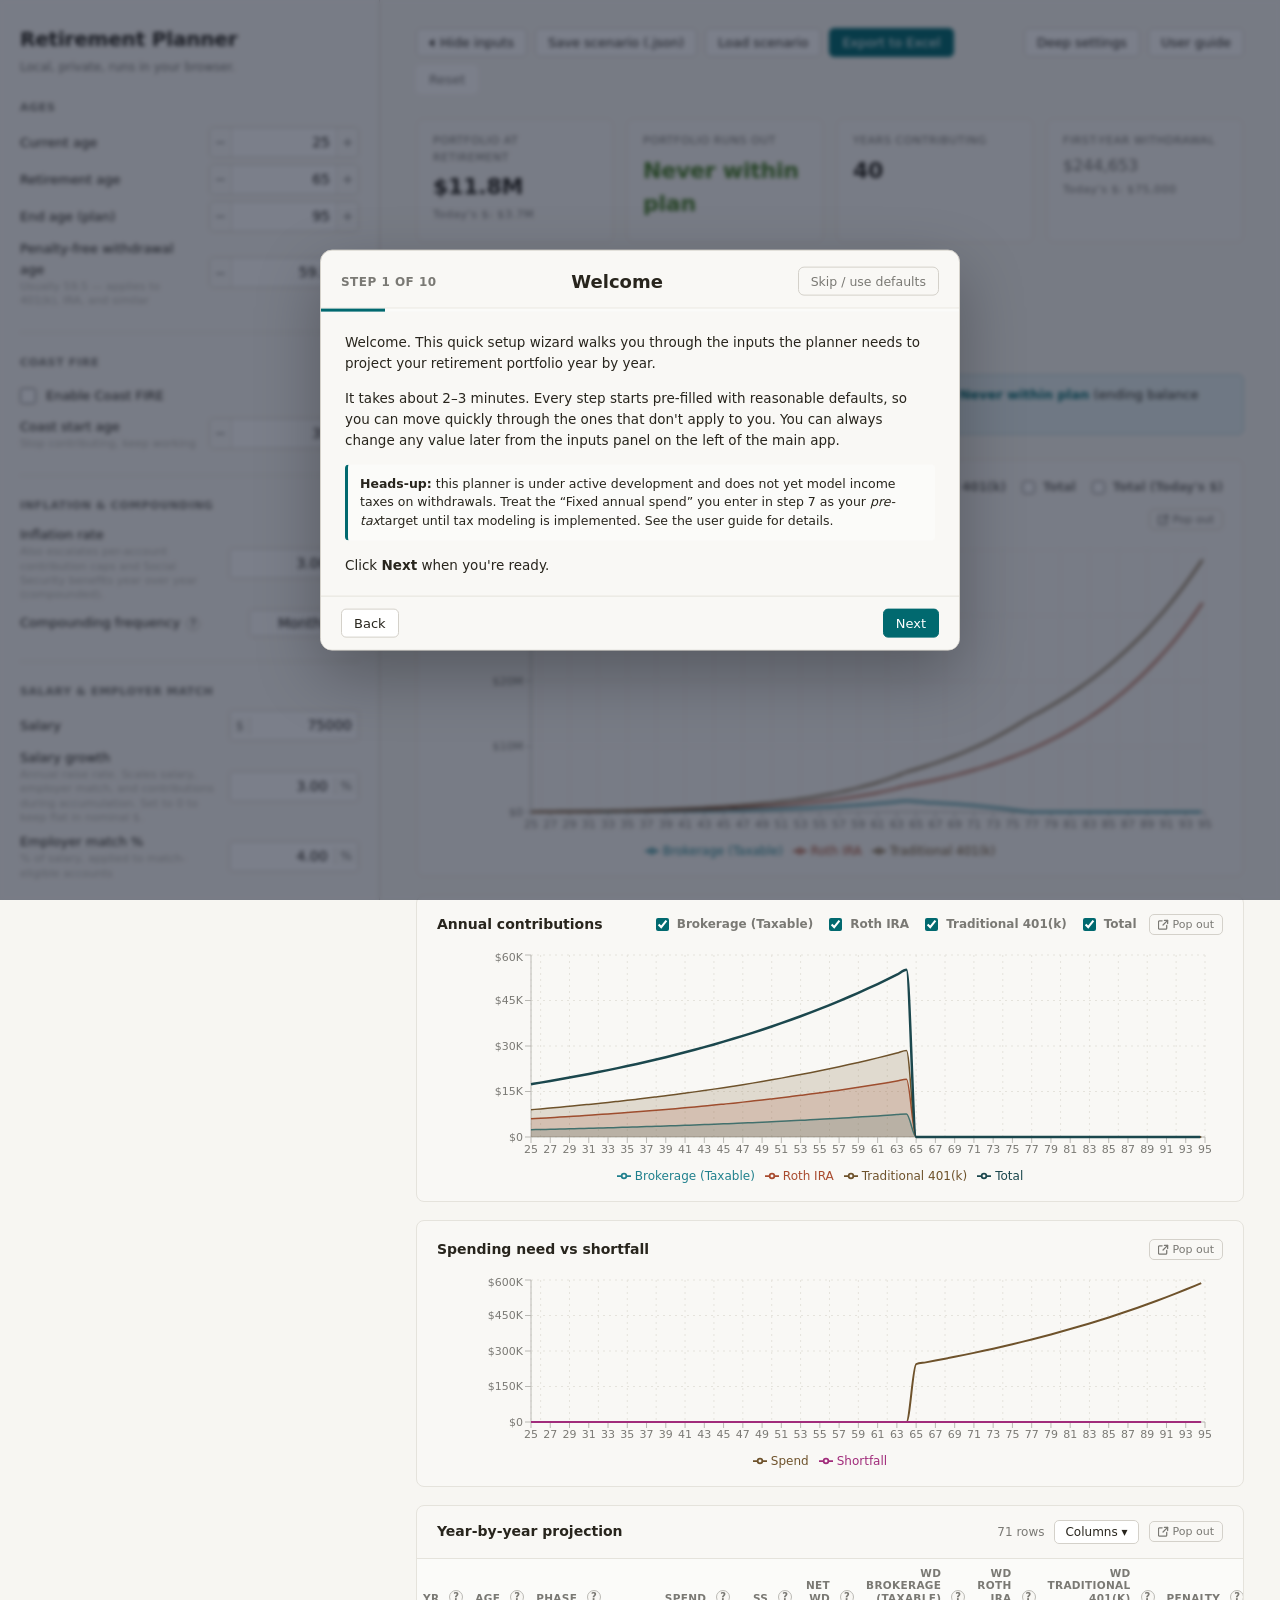
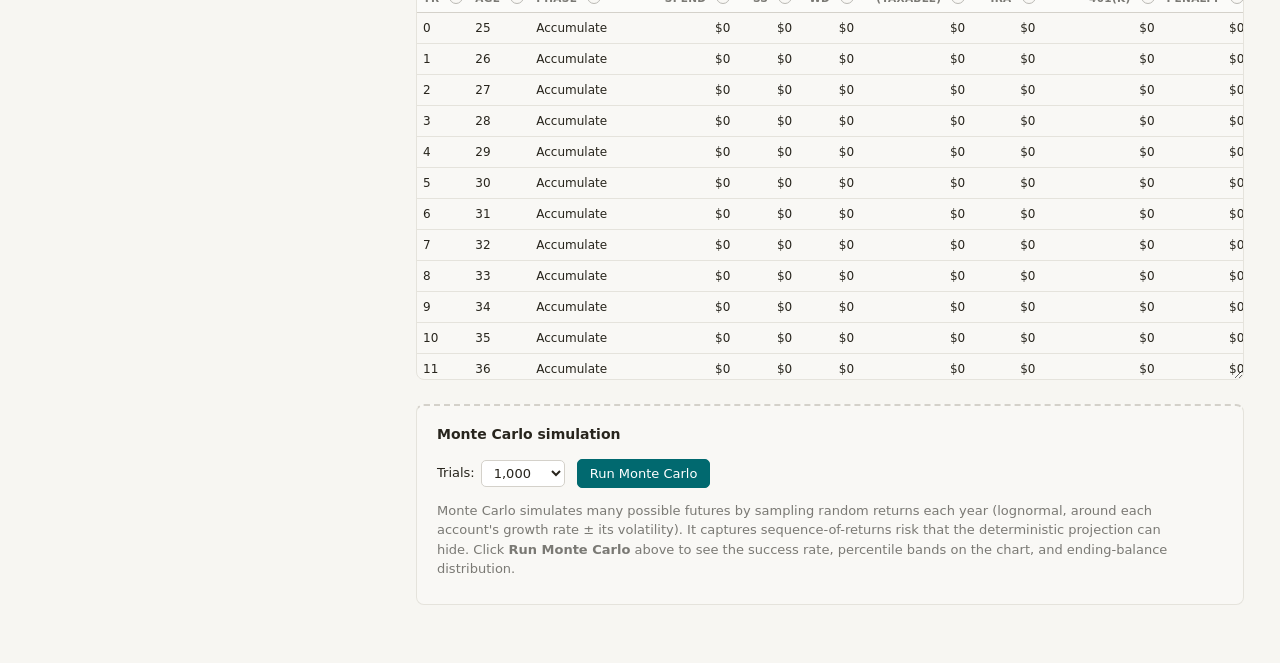
==== retirement_planner.html @ 1b19dac2 "Deploy: Deep Settings, MC pre/post volatility, collapsible accounts, trial counts up to 25k, USER_GU" ====
<!doctype html>
<html lang="en">
<head>
  <meta charset="UTF-8" />
  <meta name="viewport" content="width=device-width, initial-scale=1.0" />
  <title>Retirement Planner</title>
  <script type="module" crossorigin src="./assets/index-BEMHkU-_.js"></script>
  <link rel="modulepreload" crossorigin href="./assets/recharts-6Wj-nmu_.js">
  <link rel="stylesheet" crossorigin href="./assets/index-Boo8lL2E.css">
</head>
<body>
  <div id="root"></div>
</body>
</html>
---- assets/index-Boo8lL2E.css ----
:root{--bg: #F7F6F2;--surface: #F9F8F5;--surface-alt: #FBFBF9;--border: #D4D1CA;--border-soft: #E5E3DC;--text: #28251D;--text-muted: #7A7974;--text-faint: #BAB9B4;--primary: #01696F;--primary-hover: #0C4E54;--accent-soft: #E5F0F1;--error: #A12C7B;--warning: #964219;--success: #437A22;--gold-input: #FBF6E2;--chart-tax: #20808D;--chart-roth: #A84B2F;--chart-401k: #6E522B;--chart-total: #1B474D;--chart-today: #944454;--font-body: -apple-system, BlinkMacSystemFont, "Segoe UI", system-ui, sans-serif;--font-mono: ui-monospace, SFMono-Regular, "SF Mono", Menlo, Consolas, monospace}*{box-sizing:border-box}html,body{margin:0;padding:0}body{font-family:var(--font-body);background:var(--bg);color:var(--text);font-size:14px;line-height:1.5;-webkit-font-smoothing:antialiased}button{font-family:inherit;cursor:pointer}input,select{font-family:inherit;font-size:inherit;color:inherit}input[type=number]{font-feature-settings:"tnum"}.app{display:grid;grid-template-columns:380px 1fr;min-height:100vh;gap:0;transition:grid-template-columns .2s ease}.app.sidebar-collapsed{grid-template-columns:0 1fr}@media (max-width: 1100px){.app,.app.sidebar-collapsed{grid-template-columns:1fr}}.sidebar{background:var(--surface);border-right:1px solid var(--border);padding:24px 20px 40px;overflow-y:auto;height:100vh;position:sticky;top:0;transition:opacity .15s ease}.app.sidebar-collapsed .sidebar{display:none}@media (max-width: 1100px){.sidebar{position:static;height:auto}.app.sidebar-collapsed .sidebar{display:block}}.btn.sidebar-toggle{display:inline-flex;align-items:center;gap:6px}.btn.sidebar-toggle .chev{display:inline-block;width:0;height:0;border-top:4px solid transparent;border-bottom:4px solid transparent;border-right:5px solid currentColor;transition:transform .2s}.app.sidebar-collapsed .btn.sidebar-toggle .chev{transform:rotate(180deg)}.sidebar h1{font-size:20px;font-weight:600;margin:0 0 4px;letter-spacing:-.01em}.sidebar .tagline{font-size:12px;color:var(--text-muted);margin-bottom:24px}.section{margin-bottom:22px;padding-bottom:18px;border-bottom:1px solid var(--border-soft)}.section:last-child{border-bottom:0}.section h3{font-size:11px;font-weight:600;text-transform:uppercase;letter-spacing:.06em;color:var(--text-muted);margin:0 0 10px}.field{display:grid;grid-template-columns:1fr auto;align-items:center;gap:10px;margin-bottom:6px;min-height:28px}.field label{font-size:13px;color:var(--text)}.field .hint{font-size:11px;color:var(--text-faint);display:block;line-height:1.3}.field input[type=number],.field select{width:110px;padding:4px 8px;border:1px solid var(--border);border-radius:4px;background:#fff;text-align:right;font-variant-numeric:tabular-nums}.field input[type=number]:focus,.field select:focus{outline:none;border-color:var(--primary);box-shadow:0 0 0 2px #01696f26}.field.checkbox-field{grid-template-columns:auto 1fr}.field input[type=checkbox]{width:16px;height:16px;margin:0;accent-color:var(--primary)}.toggle{display:inline-flex;background:var(--surface-alt);border:1px solid var(--border);border-radius:5px;padding:2px;gap:0}.toggle button{padding:4px 10px;font-size:12px;border:0;background:transparent;border-radius:3px;color:var(--text-muted);font-weight:500}.toggle button.active{background:#fff;color:var(--text);box-shadow:0 1px 2px #0000000d}.rank-row{display:grid;grid-template-columns:1fr auto;align-items:center;gap:8px;padding:4px 0;font-size:13px}.rank-row.disabled{color:var(--text-faint)}.rank-row select{width:56px;padding:3px 6px;border:1px solid var(--border);border-radius:4px;background:#fff;text-align:center}.rank-row select:disabled{background:var(--surface-alt);color:var(--text-faint)}.main{padding:28px 36px 40px;max-width:1400px;overflow-x:hidden}.app.sidebar-collapsed .main{max-width:1800px;margin:0 auto}@media (max-width: 700px){.main{padding:20px 16px}}.toolbar{display:flex;gap:8px;flex-wrap:wrap;margin-bottom:24px;align-items:center}.btn{padding:6px 12px;font-size:13px;border:1px solid var(--border);background:#fff;color:var(--text);border-radius:5px;font-weight:500;transition:all .15s}.btn:hover{border-color:var(--primary);color:var(--primary)}.btn.primary{background:var(--primary);color:#fff;border-color:var(--primary)}.btn.primary:hover{background:var(--primary-hover);border-color:var(--primary-hover);color:#fff}.btn.subtle{border-color:transparent;color:var(--text-muted)}.btn.subtle:hover{background:var(--surface-alt);color:var(--text)}.kpi-grid{display:grid;grid-template-columns:repeat(auto-fit,minmax(180px,1fr));gap:12px;margin-bottom:28px}.kpi{background:var(--surface);border:1px solid var(--border-soft);border-radius:8px;padding:14px 16px}.kpi .label{font-size:11px;color:var(--text-muted);text-transform:uppercase;letter-spacing:.05em;margin-bottom:4px}.kpi .value{font-size:22px;font-weight:600;font-variant-numeric:tabular-nums;letter-spacing:-.01em}.kpi .value.muted{color:var(--text-muted);font-weight:500;font-size:16px}.kpi.alert .value{color:var(--error)}.kpi.success .value{color:var(--success)}.chart-section{background:var(--surface);border:1px solid var(--border-soft);border-radius:8px;padding:18px 20px 12px;margin-bottom:18px}.chart-section h2{font-size:14px;font-weight:600;margin:0 0 14px;display:flex;justify-content:space-between;align-items:center}.chart-toggles{display:flex;gap:12px;font-size:12px;color:var(--text-muted);flex-wrap:wrap}.chart-toggles label{display:flex;align-items:center;gap:5px;cursor:pointer}.chart-toggles input{accent-color:var(--primary)}.opt-banner{background:var(--accent-soft);border:1px solid #B6D5D8;border-radius:6px;padding:10px 14px;font-size:13px;margin-top:8px;color:var(--text)}.opt-banner strong{color:var(--primary)}.proj-table-wrap{background:var(--surface);border:1px solid var(--border-soft);border-radius:8px;overflow:hidden;margin-bottom:18px}.proj-table-wrap .table-header{padding:14px 20px;display:flex;justify-content:space-between;align-items:center;gap:12px;border-bottom:1px solid var(--border-soft);flex-wrap:wrap}.proj-table-wrap .table-header h2{font-size:14px;font-weight:600;margin:0}.proj-table-wrap .table-header .header-tools{display:flex;align-items:center;gap:10px;font-size:12px;color:var(--text-muted)}.col-menu{position:relative;display:inline-block}.col-menu-btn{font-size:12px;padding:4px 10px;background:#fff;border:1px solid var(--border);border-radius:5px;color:var(--text);cursor:pointer;display:inline-flex;align-items:center;gap:4px}.col-menu-btn:hover{border-color:var(--primary);color:var(--primary)}.col-menu-panel{position:absolute;top:calc(100% + 4px);right:0;z-index:50;background:#fff;border:1px solid var(--border);border-radius:6px;box-shadow:0 4px 14px #00000014;padding:8px 4px;min-width:200px;max-height:320px;overflow-y:auto}.col-menu-panel label{display:flex;align-items:center;gap:8px;padding:5px 12px;font-size:12px;color:var(--text);cursor:pointer;white-space:nowrap}.col-menu-panel label:hover{background:var(--surface-alt)}.col-menu-panel input{accent-color:var(--primary)}.col-menu-panel .group-label{font-size:10px;text-transform:uppercase;letter-spacing:.05em;color:var(--text-muted);padding:8px 12px 4px;font-weight:600}.col-menu-panel .menu-actions{border-top:1px solid var(--border-soft);margin-top:6px;display:flex;gap:4px;padding:6px 8px 2px}.col-menu-panel .menu-actions button{flex:1;font-size:11px;padding:4px 8px;border:1px solid var(--border);border-radius:4px;background:#fff;color:var(--text-muted)}.col-menu-panel .menu-actions button:hover{color:var(--primary);border-color:var(--primary)}.popout-btn{background:transparent;border:1px solid var(--border);color:var(--text-muted);border-radius:5px;padding:3px 8px;font-size:11px;display:inline-flex;align-items:center;gap:4px;font-weight:500}.popout-btn:hover{color:var(--primary);border-color:var(--primary)}.popout-btn .icon{width:11px;height:11px;display:inline-block}.chart-section .h2-right{display:flex;align-items:center;gap:12px;flex-wrap:wrap;justify-content:flex-end}.proj-table-scroll{height:420px;min-height:200px;max-height:80vh;overflow:auto;resize:vertical}table.proj{width:100%;border-collapse:collapse;font-size:12px;font-variant-numeric:tabular-nums}table.proj th{position:sticky;top:0;background:var(--surface-alt);text-align:right;font-weight:600;color:var(--text-muted);padding:8px 6px;font-size:10.5px;text-transform:uppercase;letter-spacing:.03em;border-bottom:1px solid var(--border);white-space:normal;vertical-align:bottom;line-height:1.2}table.proj th .th-with-help{white-space:normal;align-items:flex-end}table.proj th:nth-child(1),table.proj th:nth-child(2),table.proj th:nth-child(3){text-align:left}table.proj td{padding:6px;text-align:right;border-bottom:1px solid var(--border-soft);white-space:nowrap}table.proj td:nth-child(1),table.proj td:nth-child(2),table.proj td:nth-child(3){text-align:left}table.proj tr.shortfall td{color:var(--error)}table.proj tr.retire td:nth-child(3){color:var(--primary);font-weight:500}.cascade-toggle{display:flex;gap:8px;align-items:center;margin-top:8px;font-size:12px;color:var(--text-muted)}.field.disabled label,.field.disabled .hint{color:var(--text-faint)}.field.disabled input,.field.disabled select{background:var(--surface-alt);color:var(--text-faint);cursor:not-allowed}.num-input-wrap{display:inline-flex;align-items:center;border:1px solid var(--border);border-radius:4px;background:#fff;overflow:hidden;width:130px}.num-input-wrap:focus-within{border-color:var(--primary);box-shadow:0 0 0 2px #01696f26}.field.disabled .num-input-wrap{background:var(--surface-alt)}.num-input-wrap input[type=number],.num-input-wrap input[type=text]{border:0;outline:none;flex:1;min-width:0;padding:4px 6px;background:transparent;text-align:right;font-variant-numeric:tabular-nums;-moz-appearance:textfield;font:inherit;color:inherit}.num-input-wrap input[type=number]::-webkit-outer-spin-button,.num-input-wrap input[type=number]::-webkit-inner-spin-button{-webkit-appearance:none;margin:0}.num-prefix,.num-suffix{font-size:12px;color:var(--text-muted);padding:0 6px;background:var(--surface-alt);user-select:none;white-space:nowrap}.num-prefix{border-right:1px solid var(--border-soft)}.num-suffix{border-left:1px solid var(--border-soft)}.num-stepper{border:0;background:var(--surface-alt);color:var(--text-muted);font-size:14px;line-height:1;padding:0;width:22px;align-self:stretch;cursor:pointer;user-select:none;display:inline-flex;align-items:center;justify-content:center;transition:background 80ms ease,color 80ms ease}.num-stepper:hover:not(:disabled){background:var(--border-soft);color:var(--text)}.num-stepper:active:not(:disabled){background:var(--border)}.num-stepper:disabled{opacity:.4;cursor:not-allowed}.num-stepper-down{border-right:1px solid var(--border-soft)}.num-stepper-up{border-left:1px solid var(--border-soft)}.num-input-wrap:has(.num-stepper){width:150px}.field-error{display:block;font-size:11px;color:var(--warning, #964219);margin-top:4px;line-height:1.3}.help-tip{position:relative;display:inline-flex;margin-left:6px;cursor:help}.help-tip-icon{display:inline-flex;align-items:center;justify-content:center;width:14px;height:14px;border:1px solid var(--text-faint);color:var(--text-muted);border-radius:50%;font-size:10px;font-weight:600;background:var(--surface);line-height:1}.help-tip:hover .help-tip-icon,.help-tip:focus .help-tip-icon{border-color:var(--primary);color:var(--primary)}.help-tip-bubble{position:absolute;bottom:calc(100% + 6px);right:-8px;width:260px;background:var(--text);color:#fff;font-size:11.5px;font-weight:400;line-height:1.45;padding:8px 10px;border-radius:5px;text-transform:none;letter-spacing:normal;pointer-events:none;opacity:0;transform:translateY(2px);transition:opacity .15s,transform .15s;z-index:100;box-shadow:0 4px 12px #0000002e}.help-tip:hover .help-tip-bubble,.help-tip:focus .help-tip-bubble{opacity:1;transform:translateY(0)}.th-with-help{display:inline-flex;align-items:center;gap:4px;white-space:nowrap}.th-with-help .help-tip-bubble{bottom:auto;top:calc(100% + 6px);right:auto;left:0;font-weight:400;text-transform:none;letter-spacing:normal;white-space:normal;word-wrap:break-word;z-index:200;transform:translateY(-2px)}.th-with-help .help-tip:hover .help-tip-bubble,.th-with-help .help-tip:focus .help-tip-bubble{transform:translateY(0)}.account-card{border:1px solid var(--border);border-radius:6px;background:var(--surface-alt);padding:10px 12px;margin-bottom:10px}.account-card.disabled{opacity:.55;background:var(--surface)}.account-head{display:flex;gap:8px;align-items:center;margin-bottom:6px}.account-head input[type=checkbox]{width:16px;height:16px;accent-color:var(--primary)}.account-type-select{flex:1;padding:4px 6px;border:1px solid var(--border);border-radius:4px;background:#fff;font-size:12px;font-weight:500}.account-remove{background:transparent;border:0;color:var(--text-faint);font-size:18px;width:22px;height:22px;border-radius:4px;display:flex;align-items:center;justify-content:center;padding:0;line-height:1}.account-remove:hover{background:#a12c7b14;color:var(--error)}.account-hint{font-size:11px;color:var(--text-faint);margin:2px 0 6px;line-height:1.3}.account-card .field input[type=text]{padding:4px 8px;border:1px solid var(--border);border-radius:4px;background:#fff;width:130px;font-size:12px}.rank-grid{display:grid;grid-template-columns:1fr 1fr;gap:6px 12px;margin-top:6px;padding-top:6px;border-top:1px dashed var(--border-soft)}.rank-grid .rank-row{font-size:12px}.rank-grid .rank-row select{width:50px}.account-actions{display:flex;justify-content:flex-end;margin-top:4px}.btn-tiny{background:transparent;border:0;color:var(--text-faint);font-size:11px;padding:2px 6px;border-radius:3px}.btn-tiny:hover{background:var(--surface);color:var(--primary)}.add-account select{width:100%;padding:6px 10px;border:1px dashed var(--border);border-radius:5px;background:var(--surface-alt);color:var(--primary);font-size:13px;font-weight:500;cursor:pointer}.add-account select:hover{border-color:var(--primary);background:var(--accent-soft)}.currency-section{margin-top:12px;padding-top:14px;border-top:2px solid var(--border-soft);border-bottom:0!important}.currency-section .field select{width:130px}.ss-link{display:inline-block;margin-top:6px;font-size:12px;color:var(--primary);text-decoration:none}.ss-link:hover{text-decoration:underline;color:var(--primary-hover)}.ug-overlay{position:fixed;inset:0;background:#00000052;z-index:999;animation:ug-fade .12s ease-out}@keyframes ug-fade{0%{opacity:0}to{opacity:1}}.ug-drawer{position:fixed;top:0;right:0;bottom:0;width:min(520px,92vw);background:var(--surface);border-left:1px solid var(--border);box-shadow:-8px 0 24px #0000001f;display:flex;flex-direction:column;z-index:1000;animation:ug-slide .18s cubic-bezier(.2,.8,.2,1)}@keyframes ug-slide{0%{transform:translate(100%)}to{transform:translate(0)}}.ug-header{display:flex;align-items:flex-start;justify-content:space-between;padding:16px 20px 12px;border-bottom:1px solid var(--border-soft);gap:12px}.ug-title-block{display:flex;flex-direction:column;gap:8px;min-width:0}.ug-title-block h2{margin:0;font-size:18px;line-height:1.2;color:var(--text)}.ug-download{align-self:flex-start;font-size:11px;padding:4px 10px}.ug-close{background:transparent;border:none;font-size:28px;line-height:1;color:var(--text-muted);cursor:pointer;padding:0 4px}.ug-close:hover{color:var(--text)}.ug-search{padding:10px 20px;border-bottom:1px solid var(--border-soft)}.ug-search input{width:100%;padding:7px 10px;border:1px solid var(--border);border-radius:6px;font-size:13px;background:var(--surface-alt);color:var(--text)}.ug-search input:focus{outline:none;border-color:var(--primary)}.ug-body{flex:1;overflow-y:auto;padding:16px 20px 32px;font-size:13px;line-height:1.55;color:var(--text)}.ug-intro{color:var(--text-muted);border-left:3px solid var(--border);padding:4px 0 4px 12px;margin:0 0 18px;font-size:12.5px;line-height:1.5}.ug-empty{color:var(--text-muted);font-style:italic}.ug-section{margin-bottom:22px}.ug-section-title{font-size:14px;font-weight:600;color:var(--primary);margin:0 0 8px;padding-bottom:6px;border-bottom:1px solid var(--border-soft)}.ug-section h3{font-size:13px;font-weight:600;margin:14px 0 4px;color:var(--text)}.ug-section h4{font-size:12.5px;font-weight:600;margin:10px 0 2px;color:var(--text)}.ug-section p{margin:0 0 8px}.ug-section ul{margin:0 0 10px;padding-left:20px}.ug-section li{margin-bottom:4px}.ug-section code{font-family:ui-monospace,SFMono-Regular,SF Mono,Menlo,monospace;font-size:11.5px;background:var(--surface-alt);border:1px solid var(--border-soft);padding:1px 4px;border-radius:3px}.ug-section a{color:var(--primary)}.ug-section em{color:var(--text-muted);font-style:italic}.wiz-overlay{position:fixed;inset:0;background:#0f172a8c;backdrop-filter:blur(2px);z-index:1500;animation:ug-fade .16s ease-out}.wiz-modal{position:fixed;top:50%;left:50%;transform:translate(-50%,-50%);width:min(640px,94vw);max-height:min(86vh,820px);background:var(--surface);border:1px solid var(--border);border-radius:12px;box-shadow:0 24px 64px #00000047;display:flex;flex-direction:column;z-index:1501;overflow:hidden;animation:wiz-pop .2s cubic-bezier(.2,.8,.2,1)}@keyframes wiz-pop{0%{opacity:0;transform:translate(-50%,-48%) scale(.96)}to{opacity:1;transform:translate(-50%,-50%) scale(1)}}.wiz-header{display:grid;grid-template-columns:auto 1fr auto;align-items:center;gap:12px;padding:16px 20px 12px;border-bottom:1px solid var(--border-soft)}.wiz-step-indicator{font-size:12px;font-weight:600;color:var(--text-muted);text-transform:uppercase;letter-spacing:.04em;white-space:nowrap}.wiz-title{margin:0;font-size:18px;font-weight:600;color:var(--text);text-align:center}.wiz-skip{background:transparent;border:1px solid var(--border);color:var(--text-muted);padding:6px 12px;border-radius:6px;font-size:12.5px;cursor:pointer;white-space:nowrap}.wiz-skip:hover{border-color:var(--text-muted);color:var(--text)}.wiz-progress{height:3px;background:var(--surface-alt);position:relative}.wiz-progress-bar{height:100%;background:var(--primary);transition:width .22s cubic-bezier(.2,.8,.2,1)}.wiz-body{padding:20px 24px;overflow-y:auto;flex:1;min-height:0}.wiz-step{display:flex;flex-direction:column;gap:14px}.wiz-step p{margin:0;font-size:13.5px;line-height:1.55;color:var(--text)}.wiz-callout{padding:10px 12px;background:var(--surface-alt);border-left:3px solid var(--primary);border-radius:4px;font-size:12.5px;line-height:1.5;color:var(--text)}.wiz-field{display:flex;flex-direction:column;gap:4px}.wiz-field>label{font-size:12.5px;font-weight:600;color:var(--text)}.wiz-field-check>label{display:flex;align-items:center;gap:8px;cursor:pointer;font-weight:600;font-size:13px}.wiz-field-check input[type=checkbox]{width:16px;height:16px;cursor:pointer}.wiz-hint{font-size:11.5px;color:var(--text-muted);line-height:1.45}.wiz-input-wrap{display:flex;align-items:stretch;border:1px solid var(--border);border-radius:6px;background:var(--surface-alt);overflow:hidden}.wiz-input-wrap:focus-within{border-color:var(--primary);box-shadow:0 0 0 2px #6366f126}.wiz-prefix,.wiz-suffix{display:flex;align-items:center;padding:0 8px;font-size:13px;color:var(--text-muted);background:var(--surface-alt)}.wiz-prefix{border-right:1px solid var(--border-soft)}.wiz-suffix{border-left:1px solid var(--border-soft)}.wiz-input-wrap input[type=number]{flex:1;border:none;background:var(--surface);padding:7px 10px;font-size:13px;color:var(--text);outline:none;width:100%;min-width:0}.wiz-field select{border:1px solid var(--border);border-radius:6px;background:var(--surface);padding:7px 10px;font-size:13px;color:var(--text)}.wiz-field select:focus{outline:none;border-color:var(--primary);box-shadow:0 0 0 2px #6366f126}.wiz-account-card{border:1px solid var(--border);border-radius:8px;padding:12px 14px;background:var(--surface-alt)}.wiz-account-head{margin-bottom:10px}.wiz-account-toggle{display:flex;align-items:center;gap:8px;cursor:pointer;font-size:13px;color:var(--text)}.wiz-account-toggle input[type=checkbox]{width:16px;height:16px;cursor:pointer}.wiz-account-grid{display:grid;grid-template-columns:repeat(2,minmax(0,1fr));gap:10px 12px}@media (max-width: 520px){.wiz-account-grid{grid-template-columns:1fr}}.wiz-review-grid{display:flex;flex-direction:column;border:1px solid var(--border-soft);border-radius:8px;overflow:hidden}.wiz-review-row{display:grid;grid-template-columns:140px 1fr;gap:12px;padding:10px 14px;font-size:13px;border-bottom:1px solid var(--border-soft)}.wiz-review-row:last-child{border-bottom:0}.wiz-review-row>span:first-child{font-weight:600;color:var(--text-muted)}.wiz-review-row>span:last-child{color:var(--text)}.wiz-footer{display:flex;align-items:center;gap:8px;padding:12px 20px;border-top:1px solid var(--border-soft);background:var(--surface)}.reset-menu-wrap{position:relative}.reset-menu{position:absolute;top:calc(100% + 6px);right:0;width:280px;background:var(--surface);border:1px solid var(--border);border-radius:8px;box-shadow:0 8px 24px #00000029;display:flex;flex-direction:column;padding:4px;z-index:200;animation:ug-fade .12s ease-out}.reset-menu-item{display:flex;flex-direction:column;gap:2px;align-items:stretch;text-align:left;background:transparent;border:none;padding:9px 12px;border-radius:6px;cursor:pointer;color:var(--text);font-size:13px;line-height:1.4}.reset-menu-item:hover{background:var(--surface-alt)}.reset-menu-item strong{font-weight:600;color:var(--text)}.reset-menu-item span{font-size:11.5px;color:var(--text-muted)}.reset-menu-cancel{text-align:center;font-weight:500;color:var(--text-muted);border-top:1px solid var(--border-soft);margin-top:4px;padding-top:9px}.mc-panel{margin-top:24px;border-top:2px dashed var(--border);padding-top:18px}.mc-panel h2{display:flex;justify-content:space-between;align-items:center}.mc-success-badge{display:inline-block;padding:4px 10px;border-radius:12px;font-size:12px;font-weight:600}.mc-stale-badge{display:inline-block;padding:3px 9px;border-radius:10px;background:#f3e3c8;color:#7a5a14;font-size:11.5px;font-weight:600}.mc-controls{display:flex;gap:12px;align-items:center;margin-bottom:12px;flex-wrap:wrap}.mc-trials-label{display:flex;gap:6px;align-items:center;font-size:13px;color:var(--text)}.mc-trials-label select{padding:4px 8px;border:1px solid var(--border);border-radius:5px;background:#fff;font-size:13px}.mc-progress{font-size:12.5px;color:var(--text-muted);font-family:ui-monospace,SFMono-Regular,Menlo,Consolas,monospace}.mc-error{background:#fbeae5;color:#8a2c1c;padding:8px 12px;border-radius:6px;font-size:13px;margin-bottom:12px}.mc-empty{font-size:13px;color:var(--text-muted);max-width:760px;line-height:1.5}.mc-summary-grid{display:grid;grid-template-columns:repeat(3,minmax(0,1fr));gap:16px;margin:12px 0 18px}@media (max-width: 800px){.mc-summary-grid{grid-template-columns:1fr}}.mc-stat{background:var(--surface-alt);border:1px solid var(--border-soft);border-radius:8px;padding:12px 14px}.mc-stat-label{font-size:11.5px;text-transform:uppercase;letter-spacing:.04em;color:var(--text-muted);margin-bottom:4px}.mc-stat-value{font-size:22px;font-weight:600;color:var(--text);line-height:1.1}.mc-stat-hint{font-size:11.5px;color:var(--text-muted);margin-top:4px;line-height:1.4}.mc-tables{display:grid;grid-template-columns:minmax(0,1fr) minmax(0,1fr);gap:24px}@media (max-width: 800px){.mc-tables{grid-template-columns:1fr}}.mc-table-wrap h3{font-size:14px;font-weight:600;margin:0 0 8px;color:var(--text)}.mc-table{width:100%;border-collapse:collapse;font-size:12.5px}.mc-table th,.mc-table td{text-align:left;padding:6px 8px;border-bottom:1px solid var(--border-soft)}.mc-table th{font-weight:600;color:var(--text-muted);text-transform:uppercase;font-size:11px;letter-spacing:.03em}.mc-table td:nth-child(2){font-variant-numeric:tabular-nums;white-space:nowrap}.mc-histogram{display:flex;flex-direction:column;gap:5px}.mc-hist-row{display:grid;grid-template-columns:64px minmax(0,1fr);gap:8px;align-items:center;font-size:12px}.mc-hist-label{color:var(--text-muted);font-variant-numeric:tabular-nums}.mc-hist-bar-wrap{display:flex;align-items:center;gap:6px}.mc-hist-bar{height:14px;background:var(--chart-roth, #c97050);border-radius:2px;min-width:1px}.mc-hist-count{font-size:11.5px;color:var(--text-muted);font-variant-numeric:tabular-nums}.accounts-toolbar{display:flex;gap:6px;margin-bottom:8px}.account-card.collapsed{padding-bottom:8px}.account-card.collapsed .account-head{margin-bottom:0}.account-collapse-btn{background:transparent;border:none;cursor:pointer;color:var(--text-muted);font-size:12px;padding:0 4px;line-height:1;display:inline-flex;align-items:center;justify-content:center}.account-collapse-btn:hover{color:var(--text)}.caret{display:inline-block;transition:transform .12s ease-out;font-size:14px;line-height:1}.caret.caret-down{transform:rotate(0)}.caret.caret-right{transform:rotate(-90deg)}.account-collapsed-summary{display:flex;justify-content:space-between;align-items:baseline;gap:12px;padding:4px 2px 0;font-size:12px;color:var(--text-muted)}.account-collapsed-summary .acs-name{font-weight:500;color:var(--text);overflow:hidden;text-overflow:ellipsis;white-space:nowrap;flex:1;min-width:0}.account-collapsed-summary .acs-balance{font-variant-numeric:tabular-nums;flex-shrink:0}.ds-subsection{margin-top:10px;padding-top:10px;border-top:1px dashed var(--border-soft)}.ds-subsection-header{font-size:12px;font-weight:600;color:var(--text-muted);text-transform:uppercase;letter-spacing:.04em;margin-bottom:6px}.ds-rank-list{display:flex;flex-direction:column;gap:4px}.ds-rank-row{display:flex;align-items:center;gap:8px;padding:4px 6px;background:var(--surface-alt);border-radius:4px}.ds-rank-name{flex:1;font-size:12px;color:var(--text);overflow:hidden;text-overflow:ellipsis;white-space:nowrap}.ds-rank-row input[type=number]{width:56px;padding:3px 6px;font-size:12px;border:1px solid var(--border);border-radius:4px;background:var(--surface);color:var(--text)}.ug-loading,.ug-error{font-size:13px;color:var(--text-muted);padding:12px 0}.ug-error{color:var(--danger, #c0392b)}.ug-markdown h1{font-size:20px;margin:0 0 8px;color:var(--text)}.ug-markdown h2{font-size:17px;margin:18px 0 6px;color:var(--text);border-bottom:1px solid var(--border-soft);padding-bottom:4px}.ug-markdown h3{font-size:14px;margin:14px 0 4px;color:var(--text)}.ug-markdown h4{font-size:13px;margin:10px 0 2px;color:var(--text-muted);text-transform:uppercase;letter-spacing:.03em}.ug-markdown p{font-size:13px;line-height:1.55;margin:0 0 8px;color:var(--text)}.ug-markdown ul,.ug-markdown ol{font-size:13px;line-height:1.55;margin:0 0 8px;padding-left:22px;color:var(--text)}.ug-markdown li{margin-bottom:3px}.ug-markdown li p{margin-bottom:4px}.ug-markdown code{font-family:ui-monospace,SFMono-Regular,Menlo,monospace;font-size:12px;background:var(--surface-alt);padding:1px 5px;border-radius:3px;color:var(--text)}.ug-markdown pre{background:var(--surface-alt);padding:10px 12px;border-radius:6px;overflow-x:auto;font-size:12px;margin:0 0 10px}.ug-markdown pre code{background:transparent;padding:0}.ug-markdown a{color:var(--primary);text-decoration:underline}.ug-markdown blockquote{margin:0 0 10px;padding:6px 12px;border-left:3px solid var(--border);color:var(--text-muted);font-style:italic;font-size:13px}.ug-markdown table{width:100%;border-collapse:collapse;font-size:12px;margin:0 0 10px}.ug-markdown th,.ug-markdown td{padding:5px 8px;border-bottom:1px solid var(--border-soft);text-align:left}.ug-markdown th{font-weight:600;color:var(--text-muted)}.ug-markdown hr{border:none;border-top:1px solid var(--border-soft);margin:12px 0}
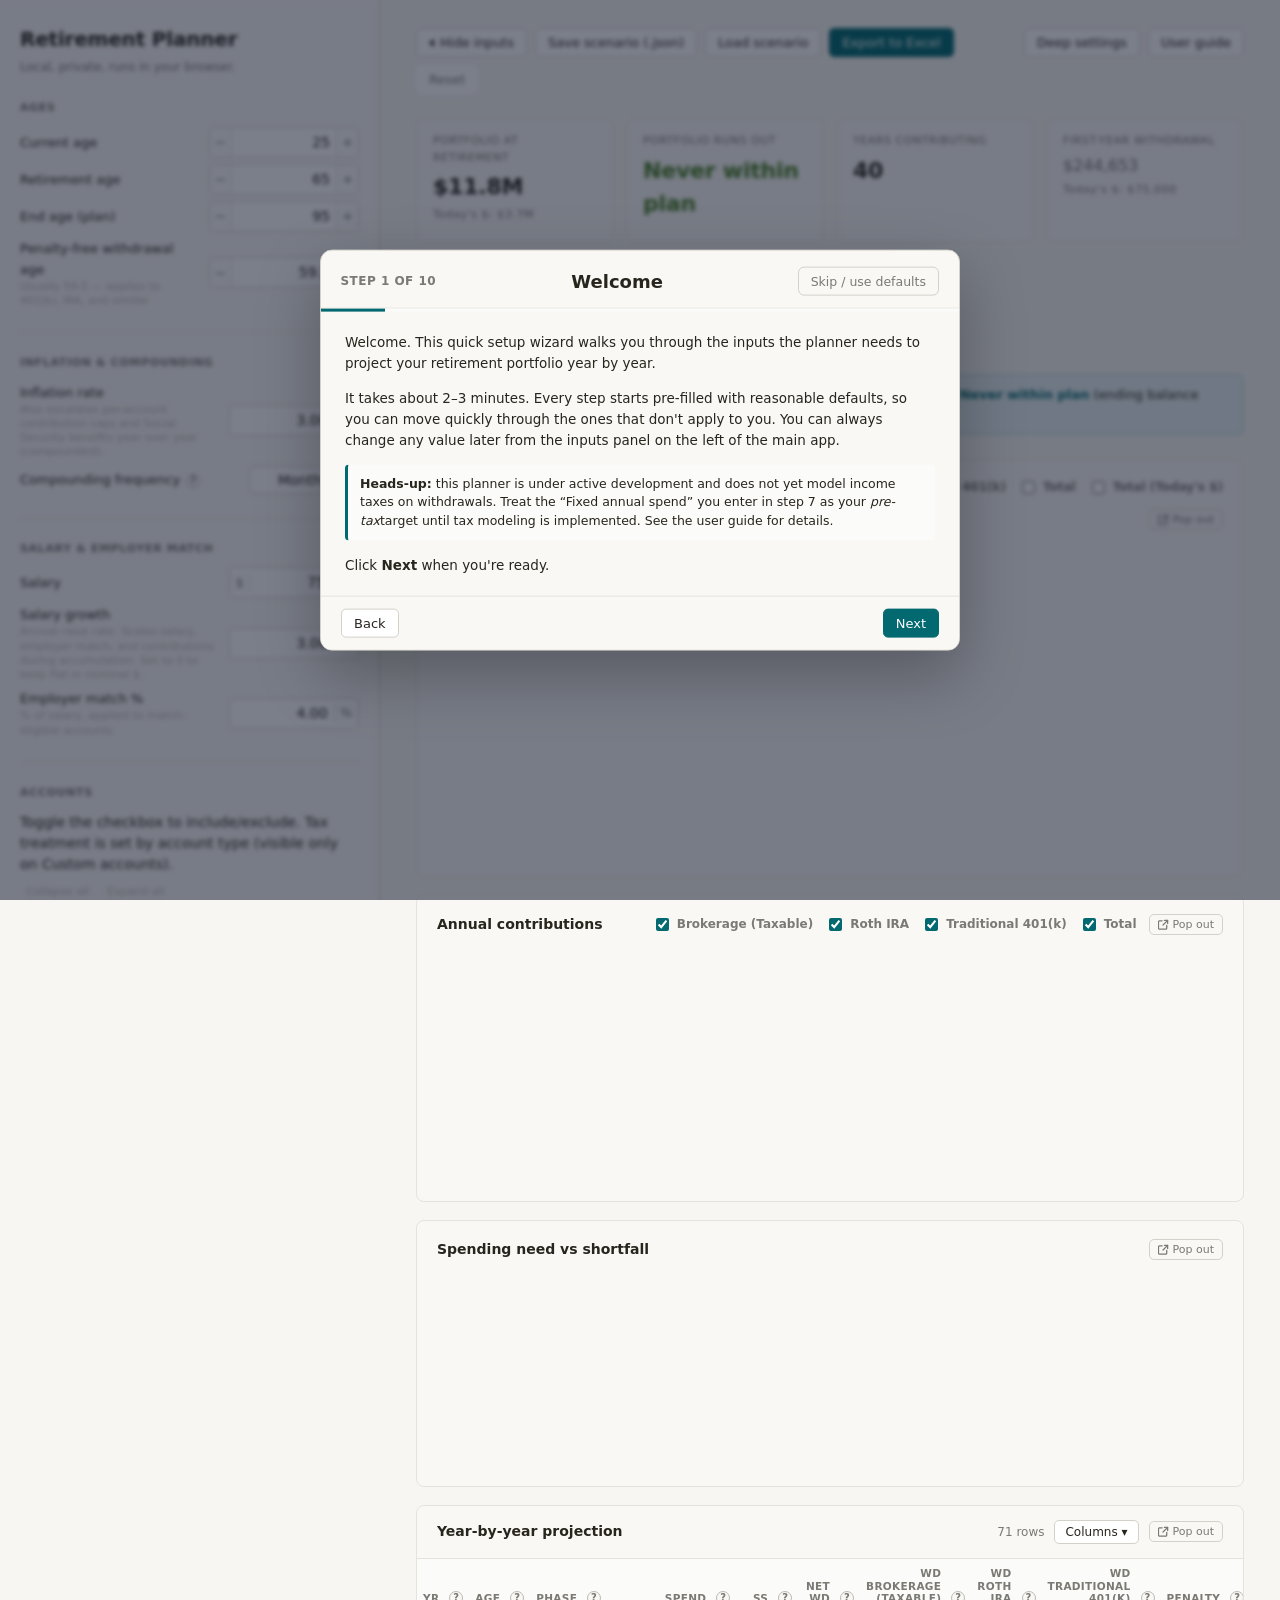
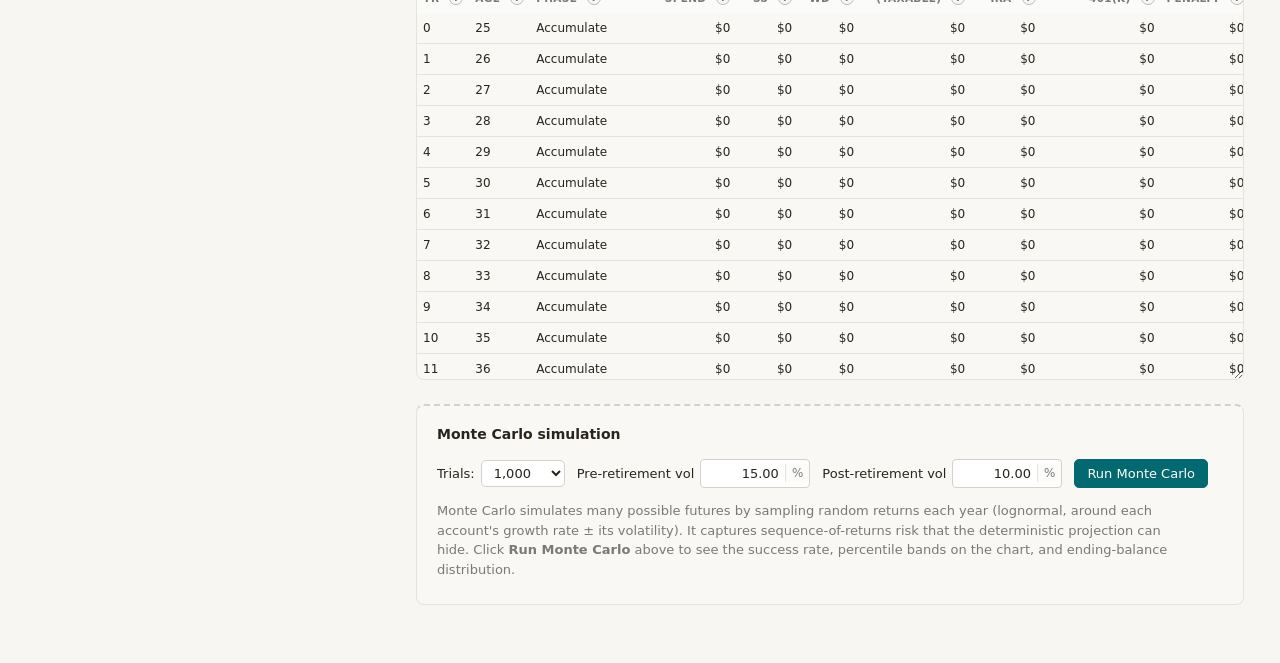
==== commit 81059199: "Items 31-36 + Excel export fix - Item 31: Move global pre/post MC volatility from Deep Settings into" ====
--- a/retirement_planner.html
+++ b/retirement_planner.html
@@ -4,9 +4,9 @@
   <meta charset="UTF-8" />
   <meta name="viewport" content="width=device-width, initial-scale=1.0" />
   <title>Retirement Planner</title>
-  <script type="module" crossorigin src="./assets/index-BEMHkU-_.js"></script>
+  <script type="module" crossorigin src="./assets/index-DaL0_tEC.js"></script>
   <link rel="modulepreload" crossorigin href="./assets/recharts-6Wj-nmu_.js">
-  <link rel="stylesheet" crossorigin href="./assets/index-Boo8lL2E.css">
+  <link rel="stylesheet" crossorigin href="./assets/index-D7Tla6nX.css">
 </head>
 <body>
   <div id="root"></div>
--- a/assets/index-D7Tla6nX.css
+++ b/assets/index-D7Tla6nX.css
@@ -0,0 +1 @@
+:root{--bg: #F7F6F2;--surface: #F9F8F5;--surface-alt: #FBFBF9;--border: #D4D1CA;--border-soft: #E5E3DC;--text: #28251D;--text-muted: #7A7974;--text-faint: #BAB9B4;--primary: #01696F;--primary-hover: #0C4E54;--accent-soft: #E5F0F1;--error: #A12C7B;--warning: #964219;--success: #437A22;--gold-input: #FBF6E2;--chart-tax: #20808D;--chart-roth: #A84B2F;--chart-401k: #6E522B;--chart-total: #1B474D;--chart-today: #944454;--font-body: -apple-system, BlinkMacSystemFont, "Segoe UI", system-ui, sans-serif;--font-mono: ui-monospace, SFMono-Regular, "SF Mono", Menlo, Consolas, monospace}*{box-sizing:border-box}html,body{margin:0;padding:0}body{font-family:var(--font-body);background:var(--bg);color:var(--text);font-size:14px;line-height:1.5;-webkit-font-smoothing:antialiased}button{font-family:inherit;cursor:pointer}input,select{font-family:inherit;font-size:inherit;color:inherit}input[type=number]{font-feature-settings:"tnum"}.app{display:grid;grid-template-columns:380px 1fr;min-height:100vh;gap:0;transition:grid-template-columns .2s ease}.app.sidebar-collapsed{grid-template-columns:0 1fr}@media (max-width: 1100px){.app,.app.sidebar-collapsed{grid-template-columns:1fr}}.sidebar{background:var(--surface);border-right:1px solid var(--border);padding:24px 20px 40px;overflow-y:auto;height:100vh;position:sticky;top:0;transition:opacity .15s ease}.app.sidebar-collapsed .sidebar{display:none}@media (max-width: 1100px){.sidebar{position:static;height:auto}.app.sidebar-collapsed .sidebar{display:block}}.btn.sidebar-toggle{display:inline-flex;align-items:center;gap:6px}.btn.sidebar-toggle .chev{display:inline-block;width:0;height:0;border-top:4px solid transparent;border-bottom:4px solid transparent;border-right:5px solid currentColor;transition:transform .2s}.app.sidebar-collapsed .btn.sidebar-toggle .chev{transform:rotate(180deg)}.sidebar h1{font-size:20px;font-weight:600;margin:0 0 4px;letter-spacing:-.01em}.sidebar .tagline{font-size:12px;color:var(--text-muted);margin-bottom:24px}.section{margin-bottom:22px;padding-bottom:18px;border-bottom:1px solid var(--border-soft)}.section:last-child{border-bottom:0}.section h3{font-size:11px;font-weight:600;text-transform:uppercase;letter-spacing:.06em;color:var(--text-muted);margin:0 0 10px}.field{display:grid;grid-template-columns:1fr auto;align-items:center;gap:10px;margin-bottom:6px;min-height:28px}.field label{font-size:13px;color:var(--text)}.field .hint{font-size:11px;color:var(--text-faint);display:block;line-height:1.3}.field input[type=number],.field select{width:110px;padding:4px 8px;border:1px solid var(--border);border-radius:4px;background:#fff;text-align:right;font-variant-numeric:tabular-nums}.field input[type=number]:focus,.field select:focus{outline:none;border-color:var(--primary);box-shadow:0 0 0 2px #01696f26}.field.checkbox-field{grid-template-columns:auto 1fr}.field input[type=checkbox]{width:16px;height:16px;margin:0;accent-color:var(--primary)}.toggle{display:inline-flex;background:var(--surface-alt);border:1px solid var(--border);border-radius:5px;padding:2px;gap:0}.toggle button{padding:4px 10px;font-size:12px;border:0;background:transparent;border-radius:3px;color:var(--text-muted);font-weight:500}.toggle button.active{background:#fff;color:var(--text);box-shadow:0 1px 2px #0000000d}.rank-row{display:grid;grid-template-columns:1fr auto;align-items:center;gap:8px;padding:4px 0;font-size:13px}.rank-row.disabled{color:var(--text-faint)}.rank-row select{width:56px;padding:3px 6px;border:1px solid var(--border);border-radius:4px;background:#fff;text-align:center}.rank-row select:disabled{background:var(--surface-alt);color:var(--text-faint)}.main{padding:28px 36px 40px;max-width:1400px;overflow-x:hidden}.app.sidebar-collapsed .main{max-width:1800px;margin:0 auto}@media (max-width: 700px){.main{padding:20px 16px}}.toolbar{display:flex;gap:8px;flex-wrap:wrap;margin-bottom:24px;align-items:center}.btn{padding:6px 12px;font-size:13px;border:1px solid var(--border);background:#fff;color:var(--text);border-radius:5px;font-weight:500;transition:all .15s}.btn:hover{border-color:var(--primary);color:var(--primary)}.btn.primary{background:var(--primary);color:#fff;border-color:var(--primary)}.btn.primary:hover{background:var(--primary-hover);border-color:var(--primary-hover);color:#fff}.btn.subtle{border-color:transparent;color:var(--text-muted)}.btn.subtle:hover{background:var(--surface-alt);color:var(--text)}.kpi-grid{display:grid;grid-template-columns:repeat(auto-fit,minmax(180px,1fr));gap:12px;margin-bottom:28px}.kpi{background:var(--surface);border:1px solid var(--border-soft);border-radius:8px;padding:14px 16px}.kpi .label{font-size:11px;color:var(--text-muted);text-transform:uppercase;letter-spacing:.05em;margin-bottom:4px}.kpi .value{font-size:22px;font-weight:600;font-variant-numeric:tabular-nums;letter-spacing:-.01em}.kpi .value.muted{color:var(--text-muted);font-weight:500;font-size:16px}.kpi.alert .value{color:var(--error)}.kpi.success .value{color:var(--success)}.chart-section{background:var(--surface);border:1px solid var(--border-soft);border-radius:8px;padding:18px 20px 12px;margin-bottom:18px}.chart-section h2{font-size:14px;font-weight:600;margin:0 0 14px;display:flex;justify-content:space-between;align-items:center}.chart-toggles{display:flex;gap:12px;font-size:12px;color:var(--text-muted);flex-wrap:wrap}.chart-toggles label{display:flex;align-items:center;gap:5px;cursor:pointer}.chart-toggles input{accent-color:var(--primary)}.opt-banner{background:var(--accent-soft);border:1px solid #B6D5D8;border-radius:6px;padding:10px 14px;font-size:13px;margin-top:8px;color:var(--text)}.opt-banner strong{color:var(--primary)}.proj-table-wrap{background:var(--surface);border:1px solid var(--border-soft);border-radius:8px;overflow:hidden;margin-bottom:18px}.proj-table-wrap .table-header{padding:14px 20px;display:flex;justify-content:space-between;align-items:center;gap:12px;border-bottom:1px solid var(--border-soft);flex-wrap:wrap}.proj-table-wrap .table-header h2{font-size:14px;font-weight:600;margin:0}.proj-table-wrap .table-header .header-tools{display:flex;align-items:center;gap:10px;font-size:12px;color:var(--text-muted)}.col-menu{position:relative;display:inline-block}.col-menu-btn{font-size:12px;padding:4px 10px;background:#fff;border:1px solid var(--border);border-radius:5px;color:var(--text);cursor:pointer;display:inline-flex;align-items:center;gap:4px}.col-menu-btn:hover{border-color:var(--primary);color:var(--primary)}.col-menu-panel{position:absolute;top:calc(100% + 4px);right:0;z-index:50;background:#fff;border:1px solid var(--border);border-radius:6px;box-shadow:0 4px 14px #00000014;padding:8px 4px;min-width:200px;max-height:320px;overflow-y:auto}.col-menu-panel label{display:flex;align-items:center;gap:8px;padding:5px 12px;font-size:12px;color:var(--text);cursor:pointer;white-space:nowrap}.col-menu-panel label:hover{background:var(--surface-alt)}.col-menu-panel input{accent-color:var(--primary)}.col-menu-panel .group-label{font-size:10px;text-transform:uppercase;letter-spacing:.05em;color:var(--text-muted);padding:8px 12px 4px;font-weight:600}.col-menu-panel .menu-actions{border-top:1px solid var(--border-soft);margin-top:6px;display:flex;gap:4px;padding:6px 8px 2px}.col-menu-panel .menu-actions button{flex:1;font-size:11px;padding:4px 8px;border:1px solid var(--border);border-radius:4px;background:#fff;color:var(--text-muted)}.col-menu-panel .menu-actions button:hover{color:var(--primary);border-color:var(--primary)}.popout-btn{background:transparent;border:1px solid var(--border);color:var(--text-muted);border-radius:5px;padding:3px 8px;font-size:11px;display:inline-flex;align-items:center;gap:4px;font-weight:500}.popout-btn:hover{color:var(--primary);border-color:var(--primary)}.popout-btn .icon{width:11px;height:11px;display:inline-block}.chart-section .h2-right{display:flex;align-items:center;gap:12px;flex-wrap:wrap;justify-content:flex-end}.proj-table-scroll{height:420px;min-height:200px;max-height:80vh;overflow:auto;resize:vertical}table.proj{width:100%;border-collapse:collapse;font-size:12px;font-variant-numeric:tabular-nums}table.proj th{position:sticky;top:0;background:var(--surface-alt);text-align:right;font-weight:600;color:var(--text-muted);padding:8px 6px;font-size:10.5px;text-transform:uppercase;letter-spacing:.03em;border-bottom:1px solid var(--border);white-space:normal;vertical-align:bottom;line-height:1.2}table.proj th .th-with-help{white-space:normal;align-items:flex-end}table.proj th:nth-child(1),table.proj th:nth-child(2),table.proj th:nth-child(3){text-align:left}table.proj td{padding:6px;text-align:right;border-bottom:1px solid var(--border-soft);white-space:nowrap}table.proj td:nth-child(1),table.proj td:nth-child(2),table.proj td:nth-child(3){text-align:left}table.proj tr.shortfall td{color:var(--error)}table.proj tr.retire td:nth-child(3){color:var(--primary);font-weight:500}.cascade-toggle{display:flex;gap:8px;align-items:center;margin-top:8px;font-size:12px;color:var(--text-muted)}.field.disabled label,.field.disabled .hint{color:var(--text-faint)}.field.disabled input,.field.disabled select{background:var(--surface-alt);color:var(--text-faint);cursor:not-allowed}.num-input-wrap{display:inline-flex;align-items:center;border:1px solid var(--border);border-radius:4px;background:#fff;overflow:hidden;width:130px}.num-input-wrap:focus-within{border-color:var(--primary);box-shadow:0 0 0 2px #01696f26}.field.disabled .num-input-wrap{background:var(--surface-alt)}.num-input-wrap input[type=number],.num-input-wrap input[type=text]{border:0;outline:none;flex:1;min-width:0;padding:4px 6px;background:transparent;text-align:right;font-variant-numeric:tabular-nums;-moz-appearance:textfield;font:inherit;color:inherit}.num-input-wrap input[type=number]::-webkit-outer-spin-button,.num-input-wrap input[type=number]::-webkit-inner-spin-button{-webkit-appearance:none;margin:0}.num-prefix,.num-suffix{font-size:12px;color:var(--text-muted);padding:0 6px;background:var(--surface-alt);user-select:none;white-space:nowrap}.num-prefix{border-right:1px solid var(--border-soft)}.num-suffix{border-left:1px solid var(--border-soft)}.num-stepper{border:0;background:var(--surface-alt);color:var(--text-muted);font-size:14px;line-height:1;padding:0;width:22px;align-self:stretch;cursor:pointer;user-select:none;display:inline-flex;align-items:center;justify-content:center;transition:background 80ms ease,color 80ms ease}.num-stepper:hover:not(:disabled){background:var(--border-soft);color:var(--text)}.num-stepper:active:not(:disabled){background:var(--border)}.num-stepper:disabled{opacity:.4;cursor:not-allowed}.num-stepper-down{border-right:1px solid var(--border-soft)}.num-stepper-up{border-left:1px solid var(--border-soft)}.num-input-wrap:has(.num-stepper){width:150px}.field-error{display:block;font-size:11px;color:var(--warning, #964219);margin-top:4px;line-height:1.3}.help-tip{position:relative;display:inline-flex;margin-left:6px;cursor:help}.help-tip-icon{display:inline-flex;align-items:center;justify-content:center;width:14px;height:14px;border:1px solid var(--text-faint);color:var(--text-muted);border-radius:50%;font-size:10px;font-weight:600;background:var(--surface);line-height:1}.help-tip:hover .help-tip-icon,.help-tip:focus .help-tip-icon{border-color:var(--primary);color:var(--primary)}.help-tip-bubble{position:absolute;bottom:calc(100% + 6px);right:-8px;width:260px;background:var(--text);color:#fff;font-size:11.5px;font-weight:400;line-height:1.45;padding:8px 10px;border-radius:5px;text-transform:none;letter-spacing:normal;pointer-events:none;opacity:0;transform:translateY(2px);transition:opacity .15s,transform .15s;z-index:100;box-shadow:0 4px 12px #0000002e}.help-tip:hover .help-tip-bubble,.help-tip:focus .help-tip-bubble{opacity:1;transform:translateY(0)}.th-with-help{display:inline-flex;align-items:center;gap:4px;white-space:nowrap}.th-with-help .help-tip-bubble{bottom:auto;top:calc(100% + 6px);right:auto;left:0;font-weight:400;text-transform:none;letter-spacing:normal;white-space:normal;word-wrap:break-word;z-index:200;transform:translateY(-2px)}.th-with-help .help-tip:hover .help-tip-bubble,.th-with-help .help-tip:focus .help-tip-bubble{transform:translateY(0)}.account-card{border:1px solid var(--border);border-radius:6px;background:var(--surface-alt);padding:10px 12px;margin-bottom:10px}.account-card.disabled{opacity:.55;background:var(--surface)}.account-head{display:flex;gap:8px;align-items:center;margin-bottom:6px}.account-head input[type=checkbox]{width:16px;height:16px;accent-color:var(--primary)}.account-type-select{flex:1;padding:4px 6px;border:1px solid var(--border);border-radius:4px;background:#fff;font-size:12px;font-weight:500}.account-remove{background:transparent;border:0;color:var(--text-faint);font-size:18px;width:22px;height:22px;border-radius:4px;display:flex;align-items:center;justify-content:center;padding:0;line-height:1}.account-remove:hover{background:#a12c7b14;color:var(--error)}.account-hint{font-size:11px;color:var(--text-faint);margin:2px 0 6px;line-height:1.3}.account-card .field input[type=text]{padding:4px 8px;border:1px solid var(--border);border-radius:4px;background:#fff;width:130px;font-size:12px}.rank-grid{display:grid;grid-template-columns:1fr 1fr;gap:6px 12px;margin-top:6px;padding-top:6px;border-top:1px dashed var(--border-soft)}.rank-grid .rank-row{font-size:12px}.rank-grid .rank-row select{width:50px}.account-actions{display:flex;justify-content:flex-end;margin-top:4px}.btn-tiny{background:transparent;border:0;color:var(--text-faint);font-size:11px;padding:2px 6px;border-radius:3px}.btn-tiny:hover{background:var(--surface);color:var(--primary)}.add-account select{width:100%;padding:6px 10px;border:1px dashed var(--border);border-radius:5px;background:var(--surface-alt);color:var(--primary);font-size:13px;font-weight:500;cursor:pointer}.add-account select:hover{border-color:var(--primary);background:var(--accent-soft)}.currency-section{margin-top:12px;padding-top:14px;border-top:2px solid var(--border-soft);border-bottom:0!important}.currency-section .field select{width:130px}.ss-link{display:inline-block;margin-top:6px;font-size:12px;color:var(--primary);text-decoration:none}.ss-link:hover{text-decoration:underline;color:var(--primary-hover)}.ug-overlay{position:fixed;inset:0;background:#00000052;z-index:999;animation:ug-fade .12s ease-out}@keyframes ug-fade{0%{opacity:0}to{opacity:1}}.ug-drawer{position:fixed;top:0;right:0;bottom:0;width:min(520px,92vw);background:var(--surface);border-left:1px solid var(--border);box-shadow:-8px 0 24px #0000001f;display:flex;flex-direction:column;z-index:1000;animation:ug-slide .18s cubic-bezier(.2,.8,.2,1)}@keyframes ug-slide{0%{transform:translate(100%)}to{transform:translate(0)}}.ug-header{display:flex;align-items:flex-start;justify-content:space-between;padding:16px 20px 12px;border-bottom:1px solid var(--border-soft);gap:12px}.ug-title-block{display:flex;flex-direction:column;gap:8px;min-width:0}.ug-title-block h2{margin:0;font-size:18px;line-height:1.2;color:var(--text)}.ug-download{align-self:flex-start;font-size:11px;padding:4px 10px}.ug-close{background:transparent;border:none;font-size:28px;line-height:1;color:var(--text-muted);cursor:pointer;padding:0 4px}.ug-close:hover{color:var(--text)}.ug-search{padding:10px 20px;border-bottom:1px solid var(--border-soft)}.ug-search input{width:100%;padding:7px 10px;border:1px solid var(--border);border-radius:6px;font-size:13px;background:var(--surface-alt);color:var(--text)}.ug-search input:focus{outline:none;border-color:var(--primary)}.ug-body{flex:1;overflow-y:auto;padding:16px 20px 32px;font-size:13px;line-height:1.55;color:var(--text)}.ug-intro{color:var(--text-muted);border-left:3px solid var(--border);padding:4px 0 4px 12px;margin:0 0 18px;font-size:12.5px;line-height:1.5}.ug-empty{color:var(--text-muted);font-style:italic}.ug-section{margin-bottom:22px}.ug-section-title{font-size:14px;font-weight:600;color:var(--primary);margin:0 0 8px;padding-bottom:6px;border-bottom:1px solid var(--border-soft)}.ug-section h3{font-size:13px;font-weight:600;margin:14px 0 4px;color:var(--text)}.ug-section h4{font-size:12.5px;font-weight:600;margin:10px 0 2px;color:var(--text)}.ug-section p{margin:0 0 8px}.ug-section ul{margin:0 0 10px;padding-left:20px}.ug-section li{margin-bottom:4px}.ug-section code{font-family:ui-monospace,SFMono-Regular,SF Mono,Menlo,monospace;font-size:11.5px;background:var(--surface-alt);border:1px solid var(--border-soft);padding:1px 4px;border-radius:3px}.ug-section a{color:var(--primary)}.ug-section em{color:var(--text-muted);font-style:italic}.wiz-overlay{position:fixed;inset:0;background:#0f172a8c;backdrop-filter:blur(2px);z-index:1500;animation:ug-fade .16s ease-out}.wiz-modal{position:fixed;top:50%;left:50%;transform:translate(-50%,-50%);width:min(640px,94vw);max-height:min(86vh,820px);background:var(--surface);border:1px solid var(--border);border-radius:12px;box-shadow:0 24px 64px #00000047;display:flex;flex-direction:column;z-index:1501;overflow:hidden;animation:wiz-pop .2s cubic-bezier(.2,.8,.2,1)}@keyframes wiz-pop{0%{opacity:0;transform:translate(-50%,-48%) scale(.96)}to{opacity:1;transform:translate(-50%,-50%) scale(1)}}.wiz-header{display:grid;grid-template-columns:auto 1fr auto;align-items:center;gap:12px;padding:16px 20px 12px;border-bottom:1px solid var(--border-soft)}.wiz-step-indicator{font-size:12px;font-weight:600;color:var(--text-muted);text-transform:uppercase;letter-spacing:.04em;white-space:nowrap}.wiz-title{margin:0;font-size:18px;font-weight:600;color:var(--text);text-align:center}.wiz-skip{background:transparent;border:1px solid var(--border);color:var(--text-muted);padding:6px 12px;border-radius:6px;font-size:12.5px;cursor:pointer;white-space:nowrap}.wiz-skip:hover{border-color:var(--text-muted);color:var(--text)}.wiz-progress{height:3px;background:var(--surface-alt);position:relative}.wiz-progress-bar{height:100%;background:var(--primary);transition:width .22s cubic-bezier(.2,.8,.2,1)}.wiz-body{padding:20px 24px;overflow-y:auto;flex:1;min-height:0}.wiz-step{display:flex;flex-direction:column;gap:14px}.wiz-step p{margin:0;font-size:13.5px;line-height:1.55;color:var(--text)}.wiz-callout{padding:10px 12px;background:var(--surface-alt);border-left:3px solid var(--primary);border-radius:4px;font-size:12.5px;line-height:1.5;color:var(--text)}.wiz-field{display:flex;flex-direction:column;gap:4px}.wiz-field>label{font-size:12.5px;font-weight:600;color:var(--text)}.wiz-field-check>label{display:flex;align-items:center;gap:8px;cursor:pointer;font-weight:600;font-size:13px}.wiz-field-check input[type=checkbox]{width:16px;height:16px;cursor:pointer}.wiz-hint{font-size:11.5px;color:var(--text-muted);line-height:1.45}.wiz-input-wrap{display:flex;align-items:stretch;border:1px solid var(--border);border-radius:6px;background:var(--surface-alt);overflow:hidden}.wiz-input-wrap:focus-within{border-color:var(--primary);box-shadow:0 0 0 2px #6366f126}.wiz-prefix,.wiz-suffix{display:flex;align-items:center;padding:0 8px;font-size:13px;color:var(--text-muted);background:var(--surface-alt)}.wiz-prefix{border-right:1px solid var(--border-soft)}.wiz-suffix{border-left:1px solid var(--border-soft)}.wiz-input-wrap input[type=number]{flex:1;border:none;background:var(--surface);padding:7px 10px;font-size:13px;color:var(--text);outline:none;width:100%;min-width:0}.wiz-field select{border:1px solid var(--border);border-radius:6px;background:var(--surface);padding:7px 10px;font-size:13px;color:var(--text)}.wiz-field select:focus{outline:none;border-color:var(--primary);box-shadow:0 0 0 2px #6366f126}.wiz-account-card{border:1px solid var(--border);border-radius:8px;padding:12px 14px;background:var(--surface-alt)}.wiz-account-head{margin-bottom:10px}.wiz-account-toggle{display:flex;align-items:center;gap:8px;cursor:pointer;font-size:13px;color:var(--text)}.wiz-account-toggle input[type=checkbox]{width:16px;height:16px;cursor:pointer}.wiz-account-grid{display:grid;grid-template-columns:repeat(2,minmax(0,1fr));gap:10px 12px}@media (max-width: 520px){.wiz-account-grid{grid-template-columns:1fr}}.wiz-review-grid{display:flex;flex-direction:column;border:1px solid var(--border-soft);border-radius:8px;overflow:hidden}.wiz-review-row{display:grid;grid-template-columns:140px 1fr;gap:12px;padding:10px 14px;font-size:13px;border-bottom:1px solid var(--border-soft)}.wiz-review-row:last-child{border-bottom:0}.wiz-review-row>span:first-child{font-weight:600;color:var(--text-muted)}.wiz-review-row>span:last-child{color:var(--text)}.wiz-footer{display:flex;align-items:center;gap:8px;padding:12px 20px;border-top:1px solid var(--border-soft);background:var(--surface)}.reset-menu-wrap{position:relative}.reset-menu{position:absolute;top:calc(100% + 6px);right:0;width:280px;background:var(--surface);border:1px solid var(--border);border-radius:8px;box-shadow:0 8px 24px #00000029;display:flex;flex-direction:column;padding:4px;z-index:200;animation:ug-fade .12s ease-out}.reset-menu-item{display:flex;flex-direction:column;gap:2px;align-items:stretch;text-align:left;background:transparent;border:none;padding:9px 12px;border-radius:6px;cursor:pointer;color:var(--text);font-size:13px;line-height:1.4}.reset-menu-item:hover{background:var(--surface-alt)}.reset-menu-item strong{font-weight:600;color:var(--text)}.reset-menu-item span{font-size:11.5px;color:var(--text-muted)}.reset-menu-cancel{text-align:center;font-weight:500;color:var(--text-muted);border-top:1px solid var(--border-soft);margin-top:4px;padding-top:9px}.mc-panel{margin-top:24px;border-top:2px dashed var(--border);padding-top:18px}.mc-panel h2{display:flex;justify-content:space-between;align-items:center}.mc-success-badge{display:inline-block;padding:4px 10px;border-radius:12px;font-size:12px;font-weight:600}.mc-stale-badge{display:inline-block;padding:3px 9px;border-radius:10px;background:#f3e3c8;color:#7a5a14;font-size:11.5px;font-weight:600}.mc-controls{display:flex;gap:12px;align-items:center;margin-bottom:12px;flex-wrap:wrap}.mc-trials-label{display:flex;gap:6px;align-items:center;font-size:13px;color:var(--text)}.mc-trials-label select{padding:4px 8px;border:1px solid var(--border);border-radius:5px;background:#fff;font-size:13px}.mc-vol-field{display:flex;gap:6px;align-items:center;font-size:13px;color:var(--text)}.mc-vol-field.disabled{opacity:.55;cursor:not-allowed}.mc-vol-field .mc-vol-label{white-space:nowrap}.mc-vol-input{width:110px}.mc-vol-input input{width:100%;padding:4px 26px 4px 8px;border:1px solid var(--border);border-radius:5px;background:#fff;font-size:13px;text-align:right}.mc-vol-input input:disabled{background:#f1efe9;color:var(--text-muted);cursor:not-allowed}.mc-vol-input .num-suffix{right:8px}.mc-progress{font-size:12.5px;color:var(--text-muted);font-family:ui-monospace,SFMono-Regular,Menlo,Consolas,monospace}.mc-error{background:#fbeae5;color:#8a2c1c;padding:8px 12px;border-radius:6px;font-size:13px;margin-bottom:12px}.mc-empty{font-size:13px;color:var(--text-muted);max-width:760px;line-height:1.5}.mc-summary-grid{display:grid;grid-template-columns:repeat(3,minmax(0,1fr));gap:16px;margin:12px 0 18px}@media (max-width: 800px){.mc-summary-grid{grid-template-columns:1fr}}.mc-stat{background:var(--surface-alt);border:1px solid var(--border-soft);border-radius:8px;padding:12px 14px}.mc-stat-label{font-size:11.5px;text-transform:uppercase;letter-spacing:.04em;color:var(--text-muted);margin-bottom:4px}.mc-stat-value{font-size:22px;font-weight:600;color:var(--text);line-height:1.1}.mc-stat-hint{font-size:11.5px;color:var(--text-muted);margin-top:4px;line-height:1.4}.mc-tables{display:grid;grid-template-columns:minmax(0,1fr) minmax(0,1fr);gap:24px}@media (max-width: 800px){.mc-tables{grid-template-columns:1fr}}.mc-table-wrap h3{font-size:14px;font-weight:600;margin:0 0 8px;color:var(--text)}.mc-table{width:100%;border-collapse:collapse;font-size:12.5px}.mc-table th,.mc-table td{text-align:left;padding:6px 8px;border-bottom:1px solid var(--border-soft)}.mc-table th{font-weight:600;color:var(--text-muted);text-transform:uppercase;font-size:11px;letter-spacing:.03em}.mc-table td:nth-child(2){font-variant-numeric:tabular-nums;white-space:nowrap}.mc-histogram{display:flex;flex-direction:column;gap:5px}.mc-hist-row{display:grid;grid-template-columns:64px minmax(0,1fr);gap:8px;align-items:center;font-size:12px}.mc-hist-label{color:var(--text-muted);font-variant-numeric:tabular-nums}.mc-hist-bar-wrap{display:flex;align-items:center;gap:6px}.mc-hist-bar{height:14px;background:var(--chart-roth, #c97050);border-radius:2px;min-width:1px}.mc-hist-count{font-size:11.5px;color:var(--text-muted);font-variant-numeric:tabular-nums}.accounts-toolbar{display:flex;gap:6px;margin-bottom:8px}.account-card.collapsed{padding-bottom:8px}.account-card.collapsed .account-head{margin-bottom:0}.account-collapse-btn{background:transparent;border:none;cursor:pointer;color:var(--text-muted);font-size:12px;padding:0 4px;line-height:1;display:inline-flex;align-items:center;justify-content:center}.account-collapse-btn:hover{color:var(--text)}.caret{display:inline-block;transition:transform .12s ease-out;font-size:14px;line-height:1}.caret.caret-down{transform:rotate(0)}.caret.caret-right{transform:rotate(-90deg)}.account-collapsed-summary{display:flex;justify-content:space-between;align-items:baseline;gap:12px;padding:4px 2px 0;font-size:12px;color:var(--text-muted)}.account-collapsed-summary .acs-name{font-weight:500;color:var(--text);overflow:hidden;text-overflow:ellipsis;white-space:nowrap;flex:1;min-width:0}.account-collapsed-summary .acs-balance{font-variant-numeric:tabular-nums;flex-shrink:0}.ds-subsection{margin-top:10px;padding-top:10px;border-top:1px dashed var(--border-soft)}.ds-subsection-header{font-size:12px;font-weight:600;color:var(--text-muted);text-transform:uppercase;letter-spacing:.04em;margin-bottom:6px}.ds-rank-list{display:flex;flex-direction:column;gap:4px}.ds-rank-row{display:flex;align-items:center;gap:8px;padding:4px 6px;background:var(--surface-alt);border-radius:4px}.ds-rank-name{flex:1;font-size:12px;color:var(--text);overflow:hidden;text-overflow:ellipsis;white-space:nowrap}.ds-rank-row input[type=number]{width:56px;padding:3px 6px;font-size:12px;border:1px solid var(--border);border-radius:4px;background:var(--surface);color:var(--text)}.ug-loading,.ug-error{font-size:13px;color:var(--text-muted);padding:12px 0}.ug-error{color:var(--danger, #c0392b)}.ug-markdown h1{font-size:20px;margin:0 0 8px;color:var(--text)}.ug-markdown h2{font-size:17px;margin:18px 0 6px;color:var(--text);border-bottom:1px solid var(--border-soft);padding-bottom:4px}.ug-markdown h3{font-size:14px;margin:14px 0 4px;color:var(--text)}.ug-markdown h4{font-size:13px;margin:10px 0 2px;color:var(--text-muted);text-transform:uppercase;letter-spacing:.03em}.ug-markdown p{font-size:13px;line-height:1.55;margin:0 0 8px;color:var(--text)}.ug-markdown ul,.ug-markdown ol{font-size:13px;line-height:1.55;margin:0 0 8px;padding-left:22px;color:var(--text)}.ug-markdown li{margin-bottom:3px}.ug-markdown li p{margin-bottom:4px}.ug-markdown code{font-family:ui-monospace,SFMono-Regular,Menlo,monospace;font-size:12px;background:var(--surface-alt);padding:1px 5px;border-radius:3px;color:var(--text)}.ug-markdown pre{background:var(--surface-alt);padding:10px 12px;border-radius:6px;overflow-x:auto;font-size:12px;margin:0 0 10px}.ug-markdown pre code{background:transparent;padding:0}.ug-markdown a{color:var(--primary);text-decoration:underline}.ug-markdown blockquote{margin:0 0 10px;padding:6px 12px;border-left:3px solid var(--border);color:var(--text-muted);font-style:italic;font-size:13px}.ug-markdown table{width:100%;border-collapse:collapse;font-size:12px;margin:0 0 10px}.ug-markdown th,.ug-markdown td{padding:5px 8px;border-bottom:1px solid var(--border-soft);text-align:left}.ug-markdown th{font-weight:600;color:var(--text-muted)}.ug-markdown hr{border:none;border-top:1px solid var(--border-soft);margin:12px 0}
